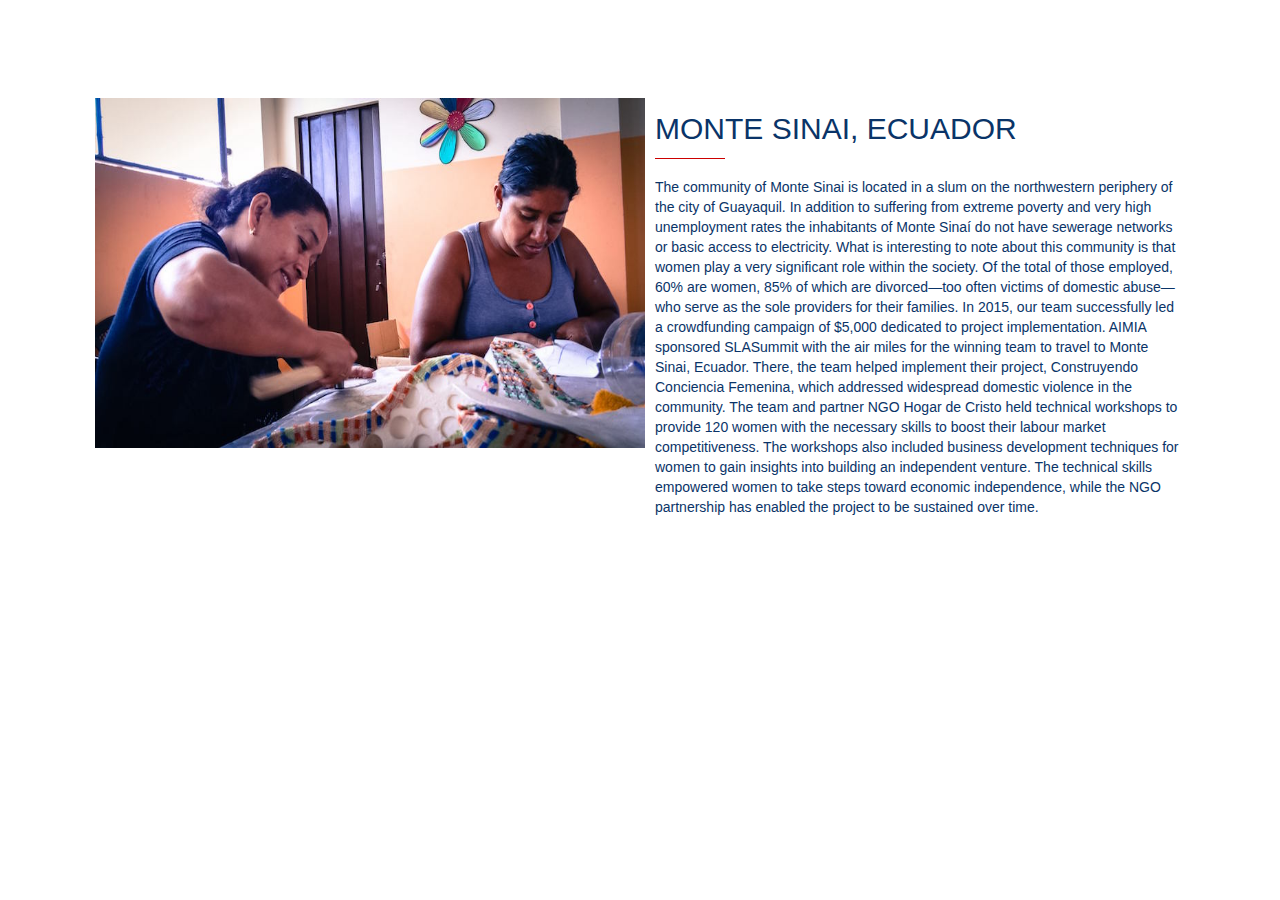
==== Projects_MonteSinai.html @ 5c98b29b "color palette" ====
<!DOCTYPE html>
<html lang="en">
<head>
  <title>SLASummit</title>
  <meta charset="utf-8">
   <meta name="viewport" content="width=device-width, initial-scale=1">
   
  <link rel="stylesheet" href="http://maxcdn.bootstrapcdn.com/bootstrap/3.3.7/css/bootstrap.min.css">
  <script src="https://ajax.googleapis.com/ajax/libs/jquery/1.12.4/jquery.min.js"></script>
  <script src="http://maxcdn.bootstrapcdn.com/bootstrap/3.3.7/js/bootstrap.min.js"></script>
  <link href='http://fonts.googleapis.com/css?family=Buenard:700' rel='stylesheet' type='text/css'>
    <script src="http://pupunzi.com/mb.components/mb.YTPlayer/demo/inc/jquery.mb.YTPlayer.js"></script>

    <link rel="stylesheet" href="css/font-awesome.min.css">
    <link rel="stylesheet" type="text/css" href="css/style.css">

</head>
<body>

<!-- Monte Sinai -->   
        
        <section class="montesinai">
            <div class="choose-us-wrapper">
                <div class="container">
                    
                    <div class="row">
                        <div class="col-md-6">
                            <!-- About iphone --> 
                            <div class="about-iphone">
                                  <img src="images/montesinai2.jpg" alt="montesinai" width="550" height="350">
                            </div>
                        </div>
                        
                        <div class="col-md-6" clas="col-sm-6">
                            <!-- Why Choose Us Title --> 
                            <div class="choose-us-title">
                                <h2>Monte Sinai, Ecuador</h2>
                            </div>
                            
                            <!-- Description --> 
                            <div class="choose-us-des">
                   <br>
                                      <p style="color: #0A3468;">The community of Monte Sinai is located in a slum on the northwestern periphery of the city of Guayaquil. In addition to suffering from extreme poverty and very high unemployment rates the inhabitants of Monte Sinaí do not have sewerage networks or basic access to electricity. What is interesting to note about this community is that women play a very significant role within the society. Of the total of those employed, 60% are women, 85% of which are divorced—too often victims of domestic abuse—who serve as the sole providers for their families. In 2015, our team successfully led a crowdfunding campaign of $5,000 dedicated to project implementation. AIMIA sponsored SLASummit with the air miles for the winning team to travel to Monte Sinai, Ecuador. There, the team helped implement their project, Construyendo Conciencia Femenina, which addressed widespread domestic violence in the community. The team and partner NGO Hogar de Cristo held technical workshops to provide 120 women with the necessary skills to boost their labour market competitiveness. The workshops also included business development techniques for women to gain insights into building an independent venture. The technical skills empowered women to take steps toward economic independence, while the NGO partnership has enabled the project to be sustained over time.</p>
                            </div>        
                        </div>
                </div>
            </div>
        </div>
        
        </section>

</body>
</html>
---- css/style.css ----
* {
    margin: 0; 
    padding: 0; 
}

body{ 
    font-family: 'Helvetica', sans-serif;
    -webkit-font-family:'Helvetica', sans-serif;
    overflow-y: scroll;
    overflow-x: hidden;
    color: #0A3468;
    background-attachment: fixed;
    background-repeat: no-repeat;
    background-position: center 100% 100%;
    background-size: cover; 
    -moz-background-size: cover; 
    -o-background-size: cover; 
    /*Webkit includes both chrome and safari browsers*/ 
    -webkit-background-size: cover; 
}

p{
    
    font-size: 14px; 
}

/*=========== Generic CSS ==============*/
.container {
    padding: 40px 40px;
}

.section-title{
    padding-top: 50px; 
    padding-bottom: 50px; 
}

.section-title h2 {
    position: relative;
    text-align: center; 
    color: #0A3468; 
    font-size: 30px; 
    font-weight: 400; 
    text-transform: uppercase;
}

.section-title h2:after{
    content:""; 
    position: absolute;
    bottom: -20px; 
    left: 50%; 
    width: 60px; 
    height: 1px; 
    background-color: #cc0000; 
    margin-left: -30px; 
    color: #
    0A3468;
}
.section-title p{
    color: #0A3468; 
    font-size: 18px; 
    line-height: 20px; 
    font-weight: 300; 
    text-align: center;
    margin-top: 45px;
}


.btn-success,
.btn-success:active
.btn-success:focus, 
.btn-success:visited {
    background-color: transparent !important;
    border: 1px solid #48BEFF !important; 
    border-radius: 4px !important; 
    width: 100% !important; 
    height: 50px !important; 
    text-transform: uppercase !important;
    font-family: 'Helvetica', sans-serif !important;
    font-size: 18px !important; 
    color: #48BEFF !important; 
    outline: 0px !important; 
    transition: all 1s; 
    -o-transition: all 1s; 
    -moz-transition: all 1s;
    -webkit-transition: all 1s;
}

.btn-success:hover {
    background-color: #48BEFF !important;
    color: #fff !important;
    border-color: #48BEFF !important;
}

.btn-danger,
.btn-danger:active
.btn-danger:focus, 
.btn-danger:visited {
    background-color: transparent !important;
    border: 1px solid #A50000 !important; 
    border-radius: 4px !important; 
    width: 15% !important; 
    height: 30px !important; 
    text-transform: uppercase !important;
    font-family: 'Helvetica', sans-serif !important;
    font-size: 12px !important; 
    color: #A50000 !important; 
    outline: 0px !important; 
    margin-right: 15px !important;
    transition: all 1s; 
    -o-transition: all 1s; 
    -moz-transition: all 1s;
    -webkit-transition: all 1s;
}

.btn-danger:hover {
    background-color: #A50000 !important;
    color: #fff !important;
    border-color: #A50000 !important;
}
/* ====== Navigation ========= */
.navbar{
    margin-bottom: 0;
    background-color: white;
    border: 0 !important;
    font-size: 10px !important;
    font-weight: bold !important; 
    letter-spacing: 4px;
    opacity: 0.8 !important;
}
.navbar-default{
    background-color: white; 
    border-color: #444 !important; 
    z-index: 110 !important;
    transition: all 1s !important; 
    -o-transition: all 1s !important; 
    -moz-transition: all 1s !important;
    -webkit-transition: all 1s !important;
}

.navbar-default .navbar-nav > li > a {
    color: #A50000 !important; 
    font-family: "Helvetica", sans-serif;
    font-weight: 120;
    font-size: 10px;
    transition: all 1s !important; 
    -o-transition: all 1s !important; 
    -moz-transition: all 1s !important;
    -webkit-transition: all 1s !important;
}

.navbar-default .navbar-nav > li > a:hover{
    color: #FFFFFF !important ;
    background-color:transparent; 
}

.navbar-default .navbar-nav > li > a:focus{
    color: #FFFFFF !important;
    background-color:transparent; 
}

.navbar-brand{
    padding: 15px 15px !important; 
    font-family: "helvetica", sans-serif;
    color: #A50000 !important;
    font-weight: 100;
    font-size: 20px !important;
}

.navbar-brand img{ 
    transition: all 1s !important; 
    -o-transition: all 1s !important; 
    -moz-transition: all 1s !important;
    -webkit-transition: all 1s !important;
}

.navbar-default .navbar-nav > .active>a,
.navbar-default .navbar-nav > .active>a:hover, 
.navbar-default .navbar-nav > .active>a:focus,
.navbar-default .navbar-nav > .active>a:visited
{
    background-color:transparent !important;
    color: #A50000 !important; 

}
.dropdown .dropdown-menu > li > a{
    color: #A50000 !important;
    font-family: "helvetica", sans-serif !important;
    font-weight: 120;
    font-size: 10px;
}

.navbulb {
    margin: -10px;
    margin-left: 5px;
    margin-right: 5px;
}

/* ====== Header ========= */ 
.home { 
    background-image: url("../images/quechua-kids.jpg"); 
    /*background attachment describes whether the image should scroll or be fixed*/ 
    background-attachment: fixed-top;
    background-repeat: no-repeat;
    background-position: center 100% 100%;
    /*make sure that the background size will only cover the screen size*/ 
    background-size: cover; 
    /*prefix for mozilla browser*/
    -moz-background-size: cover; 
    /*prefix for opera browser*/
    -o-background-size: cover; 
    /*Webkit includes both chrome and safari browsers*/ 
    -webkit-background-size: cover; 
}

/*This adds like a filter on top of the background image*/ 
.home-overlay{
    background-color: rgba(31, 31, 31, 0.75); 
}

.home-iphone img { 
    width: 100%; 
}

.logo {
    padding-bottom: 50px; 
}

.home-text h1{ 
    color: #fff; 
    font-size: 35px; 
    font-weight: 300; 
    line-height: 45px; 
    padding-top: 30px; 
    text-transform: uppercase; 
}

.home-text p{ 
    color: #fff; 
    font-size: 17px; 
    font-weight: 300; 
    line-height: 28px; 
}

/*============= ABOUT US ====================*/
.choose-us-wrapper{
    padding-top: 50px;     
}


.about-iphone img{
    margin-top: 8px; 
    margin-bottom: 8px;
}

.choose-us-title h2{
    text-transform: uppercase;
    font-weight: 400; 
    font-size: 30px; 
    line-height: 37px; 
    position: relative; 
    color: #0A3468; 
}

.choose-us-title h2:after{
    content: ""; 
    position: absolute;
    bottom: -12px; 
    left: 0; 
    width: 70px; 
    height: 1px; 
    background-color: #cc0000; 
    color: #0A3468 !important; 
}


.choose-us-title p{
    color: #0A3468 !important; 
    font-size: 18px; 
    line-height: 20px; 
    font-weight: 300; 
    margin-top: 40px;
    line-height: 24px; 
    font-family: "Helvetica Neue", Helvetica, "avenir-next";
}

.choose-us-item{
    position: relative; 
    padding-bottom: 4px; 
    padding-left: 90px;
}

.choose-us-item div{
    position: absolute;
    top: 0; 
    left: 0; 
}

.choose-us-item div i{
    font-size: 55px; 
    color: #A50000 !important; 
    transition: all 1s; 
    -webkit-transition: all 1s;
    -o-transition: all 1s;
    -moz-transition: all 1s;
}

.choose-us-item h3{
    color: #343434;
    text-transform: uppercase; 
    font-size: 20px;
    font-weight: 500;
    color: #0A3468;
}

.choose-us-item p{
    color: #0A3468; 
    font-size: 16px; 
    line-height: 28px; 
    font-weight: 300; 
    line-height: 24px; 
    font-family: "Helvetica Neue",Helvetica,Arial,sans-serif;
}

.text-center {
    color: #0A3468;
}



/*============== Counter ================*/ 
.counter{
    background-image: url("../images/parobambahouses.jpg");
    background-repeat: no-repeat; 
    background-attachment: fixed; 
    background-size: cover;
    -o-background-size: cover;
    -moz-background-size: cover;
    -webkit-background-size: cover;
    background-position: 50% 50%;
}

.counter-overlay{
    padding-top: 120px; 
    padding-bottom: 120px; 
    background: rgba(0,0,0, .4); 
}

.counter-item i{
    color: #A50000; 
    font-size: 60px; 
}

.counter-item h2{
    font-family: "Source Sans Pro", sans-serif; 
    color: #D7DADB;
    font-weight: 700;
    text-transform: uppercase;
    font-size: 35px; 
    margin-top: 15px; 
    margin-bottom: 1px; 
}

.counter-item p{
    color: #D7DADB;
    font-size: 20px;
    margin-top: 0px; 
    font-weight: 300;
    text-transform: uppercase;
    font-family: "Source Sans Pro", sans-serif; 
}

/*============== OUR GOALS ===============*/
.OUR-GOALS {
    background-color: #fff;
}


/*============== OUR INSPIRATION ===============*/
.OUR-INSPIRATION{
    background-color: #0A3468;
}
.ourinspiration p{
    color: #fff !important;
}
.ourinspiration h2 {
    color: #fff !important;
}

/*============= projects ============*/
.PROJECTS{
    background-color: #fff;
}
.project-title {
    padding-top: 50px; 
    padding-bottom: 50px; 
}

.project-title h2 {
    position: relative;
    text-align: center; 
    color: #0A3468; 
    font-size: 30px; 
    font-weight: 400; 
    text-transform: uppercase;
}

.project-title h2:after{
    content:""; 
    position: absolute;
    bottom: -20px; 
    left: 50%; 
    width: 60px; 
    height: 1px; 
    background-color: #cc0000; 
    margin-left: -30px; 
}

/*===I want to make the image darken when you hover over it ====*/



/*============= Articles ============*/
.articles {
    background: #0A3468 !important;
}
.readmorearticles{
    text-align: center;
    vertical-align: middle;
    line-height: 90px; 
    padding-top: 30px;
    color: #fff;
}

.articles p{
    color: #fff;
}

.articles h2 {
    color: #fff;
}
.art {
    color: #fff;
}

.art h3{
    color: #A50000;
}


/*============= MEET THE TEAM ==================*/
.MEET-THE-TEAM {
    background-color: #fff;
}


/*============== Testimonials  ================*/ 

.TESTIMONIALS{
    background-image: url("../images/parobamba2.jpg");
    background-attachment: fixed; 
    background-repeat: no-repeat;
    background-size: cover;
    -o-background-size: cover;
    -moz-background-size: cover;
    -webkit-background-size: cover;
    background-position: 50% 50%; 
}

.testimonial-overlay{
    background-color: rgba(31, 31, 31, .75);
}

.carousel-indicators{
    bottom: -10px; 
}

/*Adding a border frame to the images inside the carousel */ 
.carousel-inner .item img{
    border: 2px solid #cc0000; 
  /*  border-radius: 50%; */
    width: auto;
    height: 130px !important;
    max-height: 225px;
    padding: 3px; 
}

.testimonial-caption{ 
    padding-bottom: 70px; 
}

.testimonial-caption h2{
    color: #cc0000; 
    text-transform: uppercase; 
    font-weight: 900; 
    font-size: 30px; 
    margin-top: 25px; 
}

.testimonial-caption h4{
    color: #cc0000; 
}

.testimonial-caption h4 span{ 
    color: #D8D8D8; 
    font-style: italic; 
    font-weight: 300;
}

.testimonial-caption p{
    color: #D8D8D8;
    font-size: 18px;
    line-height: 27px; 
    padding-top: 20px; 
}
/*============== Sponsors and partners ================*/ 


/*============== Purchase Now ================*/ 
.purchase-now{
    background-color: #0A3468; 
    padding-top: 100px; 
    padding-bottom: 100px; 
}

.purchase-now p{
    color: #fff; 
    font-size: 18px; 
    font-weight: 300; 
}

.btn-purchase-now,
.btn-purchase-now:active, 
.btn-purchase-now:focus,
.btn-purchase-now:visited
{
    background-color: #48BEFF !important; 
    border: 1px solid #48BEFF !important;
    color: #fff; 
    border-radius: 3px; 
    padding: 15px 35px; 
    text-transform: uppercase;
    transition: all 1s; 
    -o-transition: all 1s;
    -moz-transition: all 1s;
    -webkit-transition: all 1s;
}

.btn-purchase-now:hover{
    background-color: #48BEFF;
    border-color: #48BEFF;
}



/*============== Download Now ================*/ 

.download-now img{
    width: 100%;  
}

.available-on{
    background-color: #1a1a1a; 
    margin-top: -8px; 
    position: relative; 
}

.available-title{
    padding-top: 75px; 
}

.available-title h2{
    color: #fff; 
    font-size: 30px; 
}

.available-title p{
    color: #B5B5B5; 
}

.no-padding {
    padding-right: 0px;
    padding-left: 0px;
}

.available-on-item {
    text-align: center; 
    border-left: 1px solid #0F1217; 
    min-height: 230px; 
    padding-bottom: 15px; 
    position: relative; 
    transition: all 1s; 
    -o-transition: all 1s; 
    -moz-transition: all 1s;
    -webkit-transition: all 1s;
    
}

.available-on-item:hover {
    background-color: #121212;    
}

.available-on-item i{
    color: #cc0000; 
    text-align: center; 
    opacity: 1;
    font-size: 40px; 
    padding-top: 90px; 
    transition: all 1s; 
    -o-transition: all 1s; 
    -moz-transition: all 1s;
    -webkit-transition: all 1s;
}

.available-on-item:hover i{
    opacity: 0; 
}

.available-on-inner{
    position: absolute; 
    bottom: 93px;
    width: 100%;  
    opacity: 0; 
    transition: all 1s; 
    -o-transition: all 1s; 
    -moz-transition: all 1s;
    -webkit-transition: all 1s;
}

.available-on-inner h2{
    text-align: center;
    font-weight: 300; 
    color: #D7DADB;
    font-size: 16px; 
}

.available-on-item:hover .available-on-inner{
    opacity: 1; 
}


/*============== Contact Us ================*/ 
.contact-us {
    background-color: #fff;
}

.googleform {
    align-items: center;
}

.contact-us-form .form-control{
    display: block; 
    width: 100%; 
    height: 50px; 
    padding: 6px 12px; 
    font-size: 14px; 
    line-height: 21px; 
    color: #555; 
    background-color: white;
    border: 1px solid #aeaeae; 
    border-radius: 3px;
    margin-bottom: 15px;
    opacity: 0.8;
    outline: 0px !important; 
    transition: all 1s; 
    -o-transition: all 1s; 
    -moz-transition: all 1s;
    -webkit-transition: all 1s;
}


#message{
    height: 117px; 
    resize: none; 
}


.submit-btn, 
.submit-btn:active, 
.submit-btn:focus, 
.submit-btn:visited {
    background-color: transparent !important;
    border: 1px solid #48BEFF !important; 
    border-radius: 4px !important; 
    width: 100% !important; 
    height: 50px !important; 
    text-transform: uppercase !important;
    font-size: 18px !important; 
    color: #48BEFF!important; 
    outline: 0px !important; 
    transition: all 1s !important; 
    -o-transition: all 1s !important; 
    -moz-transition: all 1s !important;
    -webkit-transition: all 1s !important;
}

.submit-btn:hover {
    background-color: #48BEFF !important; 
    color: #fff !important; 
    border-color: #48BEFF; 
}

.social-icons{
    padding-top: 50px; 
    padding-bottom: 70px; 
}

.social-icons ul{
    margin: 0; 
    padding: 0;
    text-align: center; 

}

.social-icons ul li{
    list-style: none;
    display: inline; 
    padding-left: 10px; 
}

.social-icons ul li a{
    text-decoration: none; 
    display: inline-block;
    text-align: center;
    border: 1px solid #48BEFF;
    border-radius: 3px; 
    width: 45px;
    height: 45px; 
    line-height: 49px; 
    color: #48BEFF; 
    transition: all 1s !important; 
    -o-transition: all 1s !important; 
    -moz-transition: all 1s !important;
    -webkit-transition: all 1s !important;
}

.social-icons ul li a:hover{
    background-color: #48BEFF;
    border: 1px solid #48BEFF;
    color: #fff; 
}

.social-icons ul li a i{
    font-size: 20px;
}

/*============== Footer ================*/ 
.footer {
    background-color: #1a1a1a; 
    padding-bottom: 35px; 
    padding-top: 35px; 
    border-bottom: 3px solid #cc0000; 
}

#copyright{
    width: 50%;
}

#copyright p {
    color: #8C8B8A; 
    font-weight: 600; 
    font-size: 15px; 
    text-transform: uppercase;
}

#copyright p a{
    text-decoration: none; 
    color: #cc0000; 
}

.scroll-top{
    text-align: right;
}

.scroll-top a{
    background-color: #cc0000; 
    padding: 25px; 
}

.scroll-top a i{
    color: #fff; 
    font-size: 25px; 
}
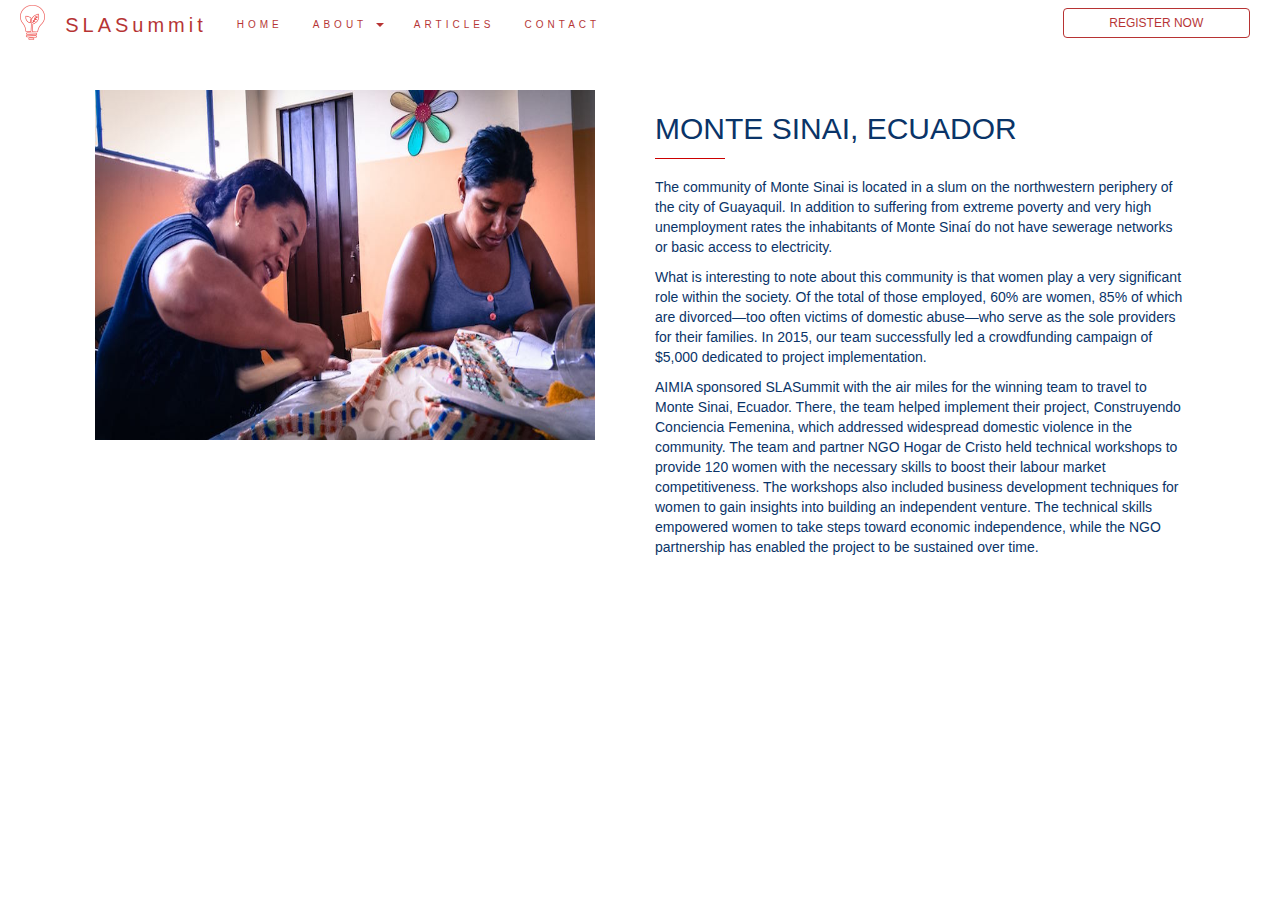
==== commit 949524df: "project padding fix" ====
--- a/Projects_MonteSinai.html
+++ b/Projects_MonteSinai.html
@@ -15,6 +15,48 @@
     <link rel="stylesheet" href="css/font-awesome.min.css">
     <link rel="stylesheet" type="text/css" href="css/style.css">
 
+<!-- Navigation Bar -->
+<nav class="navbar navbar-default navbar-fixed-top">
+  <div class="container-fluid">
+    <div class="navbar-header">
+      <button type="button" class="navbar-toggle" data-toggle="collapse" data-target="#myNavbar">
+        <span class="icon-bar"></span>
+        <span class="icon-bar"></span>
+        <span class="icon-bar"></span>
+      </button>
+      <div class="navbar-header">
+      <a class="navbar-brand" href="#">
+        <img class="navbulb" alt="Brand" src="images/redlightbulb_new.png" height=35px>
+      </a>
+    </div>
+      <a class="navbar-brand" href="#HOME">SLASummit</a>
+    </div>
+    <div class="collapse navbar-collapse" id="myNavbar">
+      <ul class="nav navbar-nav navbar-left"  style="background-color:transparent;" >
+                   <li><a href="#HOME" class="nav-item">HOME</a></li>
+                   <li class="dropdown">
+                    <a href="#" class="dropdown-toggle" data-toggle="dropdown" role="button" aria-haspopup="true" aria-expanded="false">ABOUT <span class="caret"></span></a>
+                    <ul class="dropdown-menu">
+                        <li><a href="#ABOUT">ABOUT US</a></li>
+                        <li><a href="#OUR-GOALS">OUR GOALS</a></li>
+                        <li><a href="#OUR-INSPIRATION">OUR INSPIRATION</a></li>
+                        <li><a href="#PROJECTS">PROJECTS</a></li>
+                        <li><a href="#MEET-THE-TEAM">MEET THE TEAM</a></li>
+                        <li><a href="#SPONSORS">SPONSORS AND PARTNERS</a></li>
+                    </ul>
+                  </li>
+                    
+                    <li><a href="#ARTICLES" class="nav-item">ARTICLES</a></li>
+                    <li><a href="#CONTACT" class="nav-item">CONTACT</a></li>
+      </ul>
+      <a href="https://www.eply.com/SLASummit20171633913">
+        <button type="button" class="btn btn-danger navbar-btn navbar-right">Register Now</button>
+      </a>
+    </div>
+  </div>
+</nav>
+
+
 </head>
 <body>
 
@@ -27,21 +69,24 @@
                     <div class="row">
                         <div class="col-md-6">
                             <!-- About iphone --> 
-                            <div class="about-iphone">
-                                  <img src="images/montesinai2.jpg" alt="montesinai" width="550" height="350">
+                            <div class="project-picture">
+                                  <img src="images/montesinai2.jpg" alt="montesinai" width="550" height="350" style="padding-right: 50px">
                             </div>
                         </div>
                         
-                        <div class="col-md-6" clas="col-sm-6">
+                        <div class="col-md-6" clas="col-sm-12">
                             <!-- Why Choose Us Title --> 
                             <div class="choose-us-title">
                                 <h2>Monte Sinai, Ecuador</h2>
                             </div>
-                            
+                        </div>  
                             <!-- Description --> 
                             <div class="choose-us-des">
+                             <div class="col-md-6" clas="col-sm-12">
                    <br>
-                                      <p style="color: #0A3468;">The community of Monte Sinai is located in a slum on the northwestern periphery of the city of Guayaquil. In addition to suffering from extreme poverty and very high unemployment rates the inhabitants of Monte Sinaí do not have sewerage networks or basic access to electricity. What is interesting to note about this community is that women play a very significant role within the society. Of the total of those employed, 60% are women, 85% of which are divorced—too often victims of domestic abuse—who serve as the sole providers for their families. In 2015, our team successfully led a crowdfunding campaign of $5,000 dedicated to project implementation. AIMIA sponsored SLASummit with the air miles for the winning team to travel to Monte Sinai, Ecuador. There, the team helped implement their project, Construyendo Conciencia Femenina, which addressed widespread domestic violence in the community. The team and partner NGO Hogar de Cristo held technical workshops to provide 120 women with the necessary skills to boost their labour market competitiveness. The workshops also included business development techniques for women to gain insights into building an independent venture. The technical skills empowered women to take steps toward economic independence, while the NGO partnership has enabled the project to be sustained over time.</p>
+                                      <p style="color: #0A3468;">The community of Monte Sinai is located in a slum on the northwestern periphery of the city of Guayaquil. In addition to suffering from extreme poverty and very high unemployment rates the inhabitants of Monte Sinaí do not have sewerage networks or basic access to electricity.</p>
+                                      <p> What is interesting to note about this community is that women play a very significant role within the society. Of the total of those employed, 60% are women, 85% of which are divorced—too often victims of domestic abuse—who serve as the sole providers for their families. In 2015, our team successfully led a crowdfunding campaign of $5,000 dedicated to project implementation. </p>
+                                      <p>AIMIA sponsored SLASummit with the air miles for the winning team to travel to Monte Sinai, Ecuador. There, the team helped implement their project, Construyendo Conciencia Femenina, which addressed widespread domestic violence in the community. The team and partner NGO Hogar de Cristo held technical workshops to provide 120 women with the necessary skills to boost their labour market competitiveness. The workshops also included business development techniques for women to gain insights into building an independent venture. The technical skills empowered women to take steps toward economic independence, while the NGO partnership has enabled the project to be sustained over time.</p>
                             </div>        
                         </div>
                 </div>
@@ -50,6 +95,9 @@
         
         </section>
 
+
+
+
 </body>
 </html>
 
--- a/css/style.css
+++ b/css/style.css
@@ -1,7 +1,4 @@
-* {
-    margin: 0; 
-    padding: 0; 
-}
+
 
 body{ 
     font-family: 'Helvetica', sans-serif;
@@ -52,8 +49,7 @@
     height: 1px; 
     background-color: #cc0000; 
     margin-left: -30px; 
-    color: #
-    0A3468;
+    color: #0A3468;
 }
 .section-title p{
     color: #0A3468; 
@@ -415,6 +411,10 @@
     margin-left: -30px; 
 }
 
+.project-titlepicture img{
+    padding: 50px;
+}
+
 /*===I want to make the image darken when you hover over it ====*/
 
 
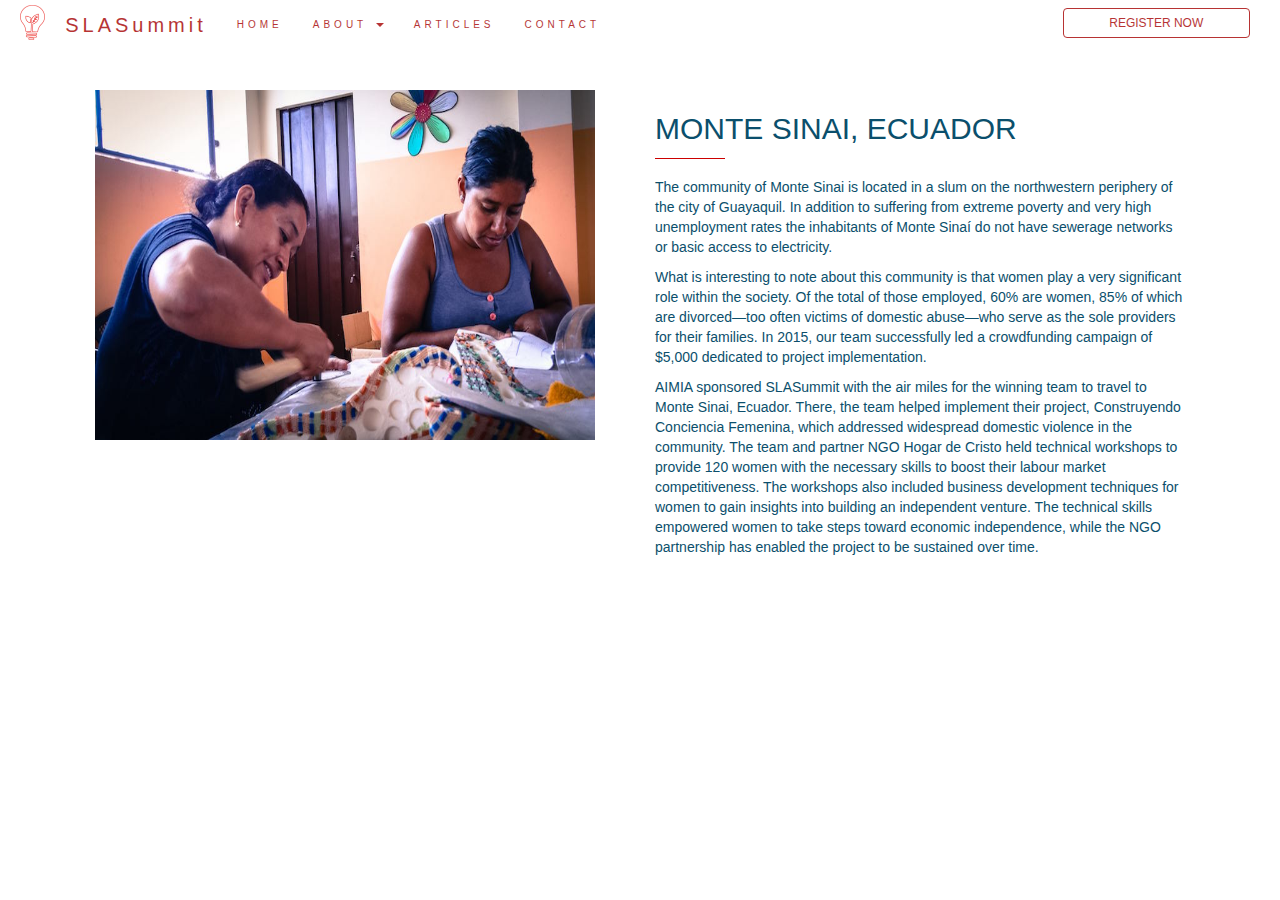
==== commit e4a0a094: "blue update" ====
--- a/Projects_MonteSinai.html
+++ b/Projects_MonteSinai.html
@@ -84,7 +84,7 @@
                             <div class="choose-us-des">
                              <div class="col-md-6" clas="col-sm-12">
                    <br>
-                                      <p style="color: #0A3468;">The community of Monte Sinai is located in a slum on the northwestern periphery of the city of Guayaquil. In addition to suffering from extreme poverty and very high unemployment rates the inhabitants of Monte Sinaí do not have sewerage networks or basic access to electricity.</p>
+                                      <p style="color: #0B4F6C;">The community of Monte Sinai is located in a slum on the northwestern periphery of the city of Guayaquil. In addition to suffering from extreme poverty and very high unemployment rates the inhabitants of Monte Sinaí do not have sewerage networks or basic access to electricity.</p>
                                       <p> What is interesting to note about this community is that women play a very significant role within the society. Of the total of those employed, 60% are women, 85% of which are divorced—too often victims of domestic abuse—who serve as the sole providers for their families. In 2015, our team successfully led a crowdfunding campaign of $5,000 dedicated to project implementation. </p>
                                       <p>AIMIA sponsored SLASummit with the air miles for the winning team to travel to Monte Sinai, Ecuador. There, the team helped implement their project, Construyendo Conciencia Femenina, which addressed widespread domestic violence in the community. The team and partner NGO Hogar de Cristo held technical workshops to provide 120 women with the necessary skills to boost their labour market competitiveness. The workshops also included business development techniques for women to gain insights into building an independent venture. The technical skills empowered women to take steps toward economic independence, while the NGO partnership has enabled the project to be sustained over time.</p>
                             </div>        
--- a/css/style.css
+++ b/css/style.css
@@ -5,7 +5,7 @@
     -webkit-font-family:'Helvetica', sans-serif;
     overflow-y: scroll;
     overflow-x: hidden;
-    color: #0A3468;
+    color: #0B4F6C;
     background-attachment: fixed;
     background-repeat: no-repeat;
     background-position: center 100% 100%;
@@ -34,7 +34,7 @@
 .section-title h2 {
     position: relative;
     text-align: center; 
-    color: #0A3468; 
+    color: #0B4F6C; 
     font-size: 30px; 
     font-weight: 400; 
     text-transform: uppercase;
@@ -49,10 +49,10 @@
     height: 1px; 
     background-color: #cc0000; 
     margin-left: -30px; 
-    color: #0A3468;
+    color: #0B4F6C;
 }
 .section-title p{
-    color: #0A3468; 
+    color: #0B4F6C; 
     font-size: 18px; 
     line-height: 20px; 
     font-weight: 300; 
@@ -113,6 +113,32 @@
     color: #fff !important;
     border-color: #A50000 !important;
 }
+
+.btn-info,
+.btn-info:active
+.btn-info:focus, 
+.btn-info:visited {
+    background-color: transparent !important;
+    border: 1px solid #48BEFF !important; 
+    border-radius: 4px !important; 
+    width: 20% !important; 
+    height: 50px !important; 
+    text-transform: uppercase !important;
+    font-family: 'Helvetica', sans-serif !important;
+    font-size: 18px !important; 
+    color: #48BEFF !important; 
+    outline: 0px !important; 
+    transition: all 1s; 
+    -o-transition: all 1s; 
+    -moz-transition: all 1s;
+    -webkit-transition: all 1s;
+}
+
+.btn-info:hover {
+    background-color: #48BEFF !important;
+    color: #fff !important;
+    border-color: #48BEFF !important;
+}
 /* ====== Navigation ========= */
 .navbar{
     margin-bottom: 0;
@@ -254,7 +280,7 @@
     font-size: 30px; 
     line-height: 37px; 
     position: relative; 
-    color: #0A3468; 
+    color: #0B4F6C; 
 }
 
 .choose-us-title h2:after{
@@ -265,12 +291,12 @@
     width: 70px; 
     height: 1px; 
     background-color: #cc0000; 
-    color: #0A3468 !important; 
+    color: #0B4F6C !important; 
 }
 
 
 .choose-us-title p{
-    color: #0A3468 !important; 
+    color: #0B4F6C !important; 
     font-size: 18px; 
     line-height: 20px; 
     font-weight: 300; 
@@ -305,11 +331,11 @@
     text-transform: uppercase; 
     font-size: 20px;
     font-weight: 500;
-    color: #0A3468;
+    color: #0B4F6C;
 }
 
 .choose-us-item p{
-    color: #0A3468; 
+    color: #0B4F6C; 
     font-size: 16px; 
     line-height: 28px; 
     font-weight: 300; 
@@ -318,7 +344,7 @@
 }
 
 .text-center {
-    color: #0A3468;
+    color: #0B4F6C;
 }
 
 
@@ -373,7 +399,7 @@
 
 /*============== OUR INSPIRATION ===============*/
 .OUR-INSPIRATION{
-    background-color: #0A3468;
+    background-color: #0B4F6C;
 }
 .ourinspiration p{
     color: #fff !important;
@@ -394,7 +420,7 @@
 .project-title h2 {
     position: relative;
     text-align: center; 
-    color: #0A3468; 
+    color: #0B4F6C; 
     font-size: 30px; 
     font-weight: 400; 
     text-transform: uppercase;
@@ -417,11 +443,184 @@
 
 /*===I want to make the image darken when you hover over it ====*/
 
-
+/*============= events ==================*/
+.timeline {
+  list-style: none;
+  padding: 0;
+  position: relative;
+}
+.timeline:before {
+  top: 0;
+  bottom: 0;
+  position: absolute;
+  content: "";
+  width: 2px;
+  background-color: #f1f1f1;
+  left: 40px;
+  margin-left: -1.5px;
+}
+.timeline > li {
+  margin-bottom: 50px;
+  position: relative;
+  min-height: 50px;
+}
+.timeline > li:before,
+.timeline > li:after {
+  content: " ";
+  display: table;
+}
+.timeline > li:after {
+  clear: both;
+}
+.timeline > li .timeline-panel {
+  width: 100%;
+  float: right;
+  padding: 0 20px 0 100px;
+  position: relative;
+  text-align: left;
+}
+.timeline > li .timeline-panel:before {
+  border-left-width: 0;
+  border-right-width: 15px;
+  left: -15px;
+  right: auto;
+}
+.timeline > li .timeline-panel:after {
+  border-left-width: 0;
+  border-right-width: 14px;
+  left: -14px;
+  right: auto;
+}
+.timeline > li .timeline-image {
+  left: 0;
+  margin-left: 0;
+  width: 80px;
+  height: 80px;
+  position: absolute;
+  z-index: 100;
+  background-color: #fff;
+  color: white;
+  border-radius: 100%;
+  border: 7px solid #f1f1f1;
+  text-align: center;
+}
+.timeline > li .timeline-image h4 {
+  font-size: 10px;
+  margin-top: 12px;
+  line-height: 14px;
+  color: #fff;
+}
+.timeline > li.timeline-inverted > .timeline-panel {
+  float: right;
+  text-align: left;
+  padding: 0 20px 0 100px;
+}
+.timeline > li.timeline-inverted > .timeline-panel:before {
+  border-left-width: 0;
+  border-right-width: 15px;
+  left: -15px;
+  right: auto;
+}
+.timeline > li.timeline-inverted > .timeline-panel:after {
+  border-left-width: 0;
+  border-right-width: 14px;
+  left: -14px;
+  right: auto;
+}
+.timeline > li:last-child {
+  margin-bottom: 0;
+}
+.timeline .timeline-heading h4 {
+  margin-top: 0;
+  color: #48BEFF;
+}
+.timeline .timeline-heading h4.subheading {
+  text-transform: none;
+}
+.timeline .timeline-body > p,
+.timeline .timeline-body > ul {
+  margin-bottom: 0;
+  color: #fff;
+}
+@media (min-width: 768px) {
+  .timeline:before {
+    left: 50%;
+  }
+  .timeline > li {
+    margin-bottom: 100px;
+    min-height: 100px;
+  }
+  .timeline > li .timeline-panel {
+    width: 41%;
+    float: left;
+    padding: 0 20px 20px 30px;
+    text-align: right;
+  }
+  .timeline > li .timeline-image {
+    width: 100px;
+    height: 100px;
+    left: 50%;
+    margin-left: -50px;
+  }
+  .timeline > li .timeline-image h4 {
+    font-size: 13px;
+    margin-top: 16px;
+    line-height: 18px;
+  }
+  .timeline > li.timeline-inverted > .timeline-panel {
+    float: right;
+    text-align: left;
+    padding: 0 30px 20px 20px;
+  }
+}
+@media (min-width: 992px) {
+  .timeline > li {
+    min-height: 150px;
+  }
+  .timeline > li .timeline-panel {
+    padding: 0 20px 20px;
+  }
+  .timeline > li .timeline-image {
+    width: 150px;
+    height: 150px;
+    margin-left: -75px;
+  }
+  .timeline > li .timeline-image h4 {
+    font-size: 18px;
+    margin-top: 30px;
+    line-height: 26px;
+  }
+  .timeline > li.timeline-inverted > .timeline-panel {
+    padding: 0 20px 20px;
+  }
+}
+@media (min-width: 1200px) {
+  .timeline > li {
+    min-height: 170px;
+  }
+  .timeline > li .timeline-panel {
+    padding: 0 20px 20px 100px;
+  }
+  .timeline > li .timeline-image {
+    width: 170px;
+    height: 170px;
+    margin-left: -85px;
+  }
+  .timeline > li .timeline-image h4 {
+    margin-top: 40px;
+  }
+  .timeline > li.timeline-inverted > .timeline-panel {
+    padding: 0 100px 20px 20px;
+  }
+}
+/*============= MEET THE TEAM ==================*/
+.MEET-THE-TEAM {
+    background-color: #fff;
+}
 
 /*============= Articles ============*/
 .articles {
-    background: #0A3468 !important;
+    background: #0B4F6C !important;
 }
 .readmorearticles{
     text-align: center;
@@ -445,14 +644,6 @@
 .art h3{
     color: #A50000;
 }
-
-
-/*============= MEET THE TEAM ==================*/
-.MEET-THE-TEAM {
-    background-color: #fff;
-}
-
-
 /*============== Testimonials  ================*/ 
 
 .TESTIMONIALS{
@@ -517,7 +708,7 @@
 
 /*============== Purchase Now ================*/ 
 .purchase-now{
-    background-color: #0A3468; 
+    background-color: #0B4F6C; 
     padding-top: 100px; 
     padding-bottom: 100px; 
 }
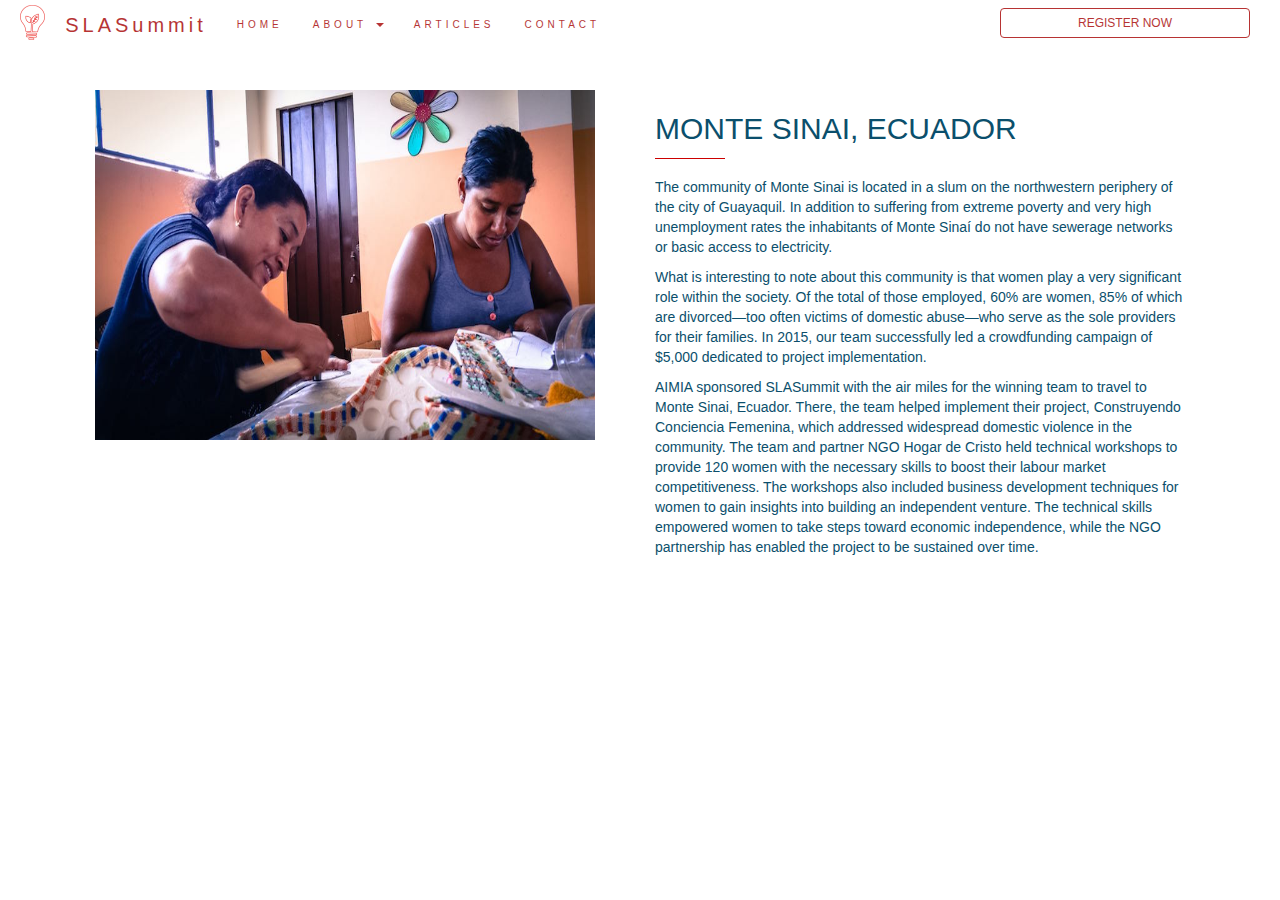
==== commit f066e134: "armando's edits" ====
--- a/Projects_MonteSinai.html
+++ b/Projects_MonteSinai.html
@@ -10,7 +10,7 @@
   <script src="https://ajax.googleapis.com/ajax/libs/jquery/1.12.4/jquery.min.js"></script>
   <script src="http://maxcdn.bootstrapcdn.com/bootstrap/3.3.7/js/bootstrap.min.js"></script>
   <link href='http://fonts.googleapis.com/css?family=Buenard:700' rel='stylesheet' type='text/css'>
-    <script src="http://pupunzi.com/mb.components/mb.YTPlayer/demo/inc/jquery.mb.YTPlayer.js"></script>
+
 
     <link rel="stylesheet" href="css/font-awesome.min.css">
     <link rel="stylesheet" type="text/css" href="css/style.css">
@@ -33,7 +33,7 @@
     </div>
     <div class="collapse navbar-collapse" id="myNavbar">
       <ul class="nav navbar-nav navbar-left"  style="background-color:transparent;" >
-                   <li><a href="#HOME" class="nav-item">HOME</a></li>
+                   <li><a href="Index.html" class="nav-item">HOME</a></li>
                    <li class="dropdown">
                     <a href="#" class="dropdown-toggle" data-toggle="dropdown" role="button" aria-haspopup="true" aria-expanded="false">ABOUT <span class="caret"></span></a>
                     <ul class="dropdown-menu">
@@ -56,6 +56,11 @@
   </div>
 </nav>
 
+<style type="text/css">
+p{
+  style="color: #0B4F6C;"
+}
+</style>
 
 </head>
 <body>
@@ -84,7 +89,7 @@
                             <div class="choose-us-des">
                              <div class="col-md-6" clas="col-sm-12">
                    <br>
-                                      <p style="color: #0B4F6C;">The community of Monte Sinai is located in a slum on the northwestern periphery of the city of Guayaquil. In addition to suffering from extreme poverty and very high unemployment rates the inhabitants of Monte Sinaí do not have sewerage networks or basic access to electricity.</p>
+                                      <p>The community of Monte Sinai is located in a slum on the northwestern periphery of the city of Guayaquil. In addition to suffering from extreme poverty and very high unemployment rates the inhabitants of Monte Sinaí do not have sewerage networks or basic access to electricity.</p>
                                       <p> What is interesting to note about this community is that women play a very significant role within the society. Of the total of those employed, 60% are women, 85% of which are divorced—too often victims of domestic abuse—who serve as the sole providers for their families. In 2015, our team successfully led a crowdfunding campaign of $5,000 dedicated to project implementation. </p>
                                       <p>AIMIA sponsored SLASummit with the air miles for the winning team to travel to Monte Sinai, Ecuador. There, the team helped implement their project, Construyendo Conciencia Femenina, which addressed widespread domestic violence in the community. The team and partner NGO Hogar de Cristo held technical workshops to provide 120 women with the necessary skills to boost their labour market competitiveness. The workshops also included business development techniques for women to gain insights into building an independent venture. The technical skills empowered women to take steps toward economic independence, while the NGO partnership has enabled the project to be sustained over time.</p>
                             </div>        
--- a/css/style.css
+++ b/css/style.css
@@ -94,7 +94,7 @@
     background-color: transparent !important;
     border: 1px solid #A50000 !important; 
     border-radius: 4px !important; 
-    width: 15% !important; 
+    width: 20% !important; 
     height: 30px !important; 
     text-transform: uppercase !important;
     font-family: 'Helvetica', sans-serif !important;
@@ -121,7 +121,7 @@
     background-color: transparent !important;
     border: 1px solid #48BEFF !important; 
     border-radius: 4px !important; 
-    width: 20% !important; 
+    width: 40% !important; 
     height: 50px !important; 
     text-transform: uppercase !important;
     font-family: 'Helvetica', sans-serif !important;
@@ -134,12 +134,28 @@
     -webkit-transition: all 1s;
 }
 
+/*    background-color: transparent !important;
+    border: 1px solid #48BEFF !important; 
+    border-radius: 4px !important; 
+    width: 100% !important; 
+    height: 50px !important; 
+    text-transform: uppercase !important;
+    font-family: 'Helvetica', sans-serif !important;
+    font-size: 18px !important; 
+    color: #48BEFF !important; 
+    outline: 0px !important; 
+    transition: all 1s; 
+    -o-transition: all 1s; 
+    -moz-transition: all 1s;
+    -webkit-transition: all 1s;
+}*/
+
 .btn-info:hover {
     background-color: #48BEFF !important;
     color: #fff !important;
     border-color: #48BEFF !important;
 }
-/* ====== Navigation ========= */
+/* ====== Navigation ========= */ 
 .navbar{
     margin-bottom: 0;
     background-color: white;
@@ -200,7 +216,7 @@
 .navbar-default .navbar-nav > .active>a:focus,
 .navbar-default .navbar-nav > .active>a:visited
 {
-    background-color:transparent !important;
+
     color: #A50000 !important; 
 
 }
@@ -309,6 +325,7 @@
     position: relative; 
     padding-bottom: 4px; 
     padding-left: 90px;
+    color: #48BEFF;
 }
 
 .choose-us-item div{
@@ -327,7 +344,7 @@
 }
 
 .choose-us-item h3{
-    color: #343434;
+    color: #48BEFF;
     text-transform: uppercase; 
     font-size: 20px;
     font-weight: 500;
@@ -439,6 +456,10 @@
 
 .project-titlepicture img{
     padding: 50px;
+}
+
+.projectimg:hover {
+    opacity: 0.8;
 }
 
 /*===I want to make the image darken when you hover over it ====*/
@@ -642,7 +663,7 @@
 }
 
 .art h3{
-    color: #A50000;
+    color: #48BEFF;
 }
 /*============== Testimonials  ================*/ 
 
@@ -826,6 +847,22 @@
 
 .available-on-item:hover .available-on-inner{
     opacity: 1; 
+}
+
+/*============== Map ====================*/
+
+.map {
+    height: 500px;
+}
+
+@media(max-width:768px) {
+    .map {
+        height: 75%;
+    }
+}
+
+.map iframe {
+    pointer-events: none;
 }
 
 
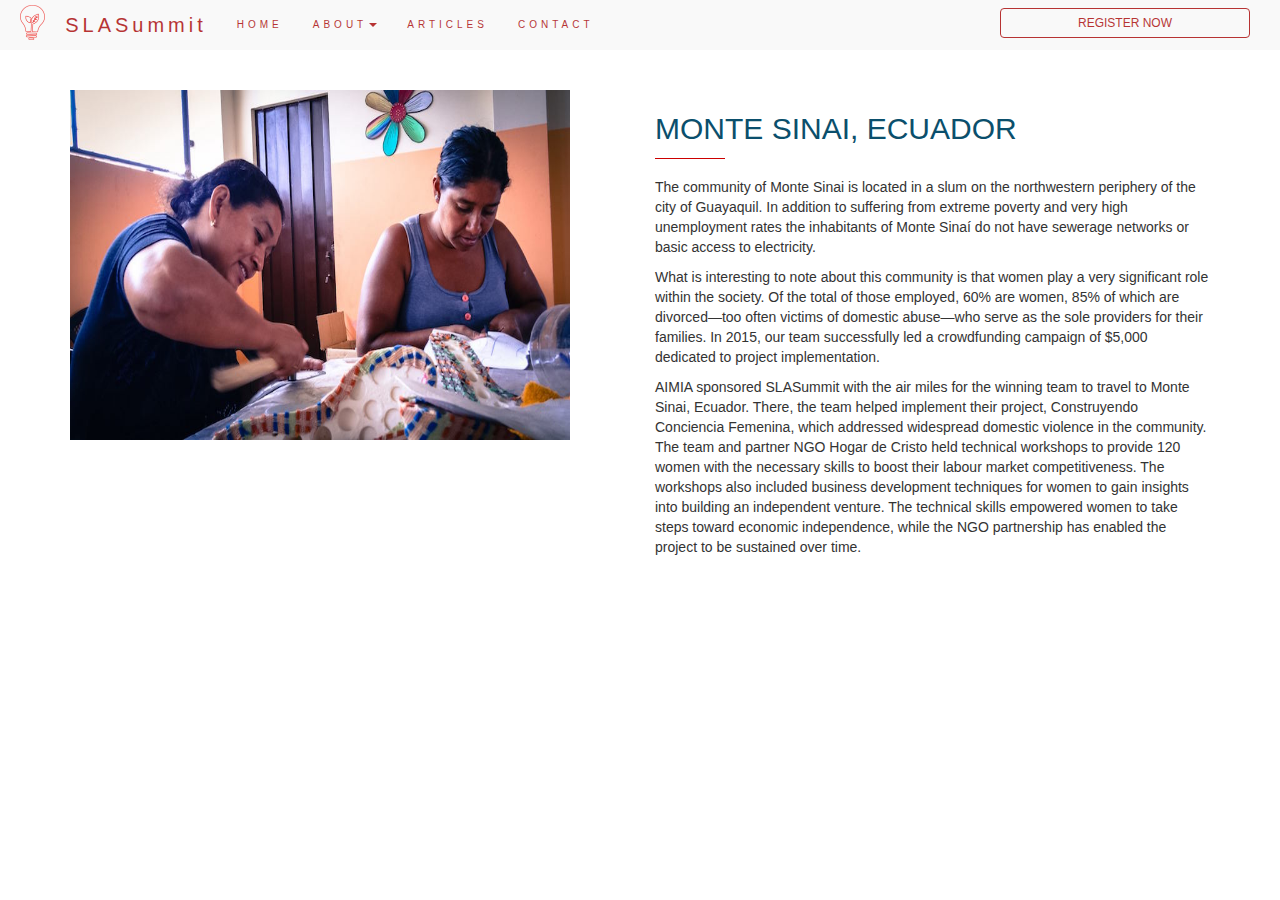
==== commit da03b212: "fixed navbar" ====
--- a/Projects_MonteSinai.html
+++ b/Projects_MonteSinai.html
@@ -3,51 +3,59 @@
 <html lang="en">
 <head>
   <title>SLASummit</title>
-  <meta charset="utf-8">
-   <meta name="viewport" content="width=device-width, initial-scale=1">
-   
+      <meta charset="utf-8">
+      <meta name="viewport" content="width=device-width, initial-scale=1">
+  <link rel="stylesheet" type="text/css" href="css/style.css">
+  <link rel="stylesheet" href="css/font-awesome.min.css">
+  <link rel="stylesheet" type="text/css" href="css/animate.css">
+
+  <link href='http://fonts.googleapis.com/css?family=Buenard:700' rel='stylesheet' type='text/css'>
   <link rel="stylesheet" href="http://maxcdn.bootstrapcdn.com/bootstrap/3.3.7/css/bootstrap.min.css">
+
   <script src="https://ajax.googleapis.com/ajax/libs/jquery/1.12.4/jquery.min.js"></script>
-  <script src="http://maxcdn.bootstrapcdn.com/bootstrap/3.3.7/js/bootstrap.min.js"></script>
-  <link href='http://fonts.googleapis.com/css?family=Buenard:700' rel='stylesheet' type='text/css'>
+  <script src="https://code.jquery.com/jquery-2.1.4.js"></script>
+  <script src="https://maxcdn.bootstrapcdn.com/bootstrap/3.3.5/js/bootstrap.min.js"></script>
 
-
-    <link rel="stylesheet" href="css/font-awesome.min.css">
-    <link rel="stylesheet" type="text/css" href="css/style.css">
-
+  <script src="js/custom.js"></script>
+  <script src="js/wow.min.js"></script>
+  <script>
+              new WOW().init();
+  </script>
+  
 <!-- Navigation Bar -->
 <nav class="navbar navbar-default navbar-fixed-top">
   <div class="container-fluid">
     <div class="navbar-header">
       <button type="button" class="navbar-toggle" data-toggle="collapse" data-target="#myNavbar">
-        <span class="icon-bar"></span>
-        <span class="icon-bar"></span>
-        <span class="icon-bar"></span>
+            <span class="icon-bar"></span>
+            <span class="icon-bar"></span>
+            <span class="icon-bar"></span>
       </button>
-      <div class="navbar-header">
-      <a class="navbar-brand" href="#">
-        <img class="navbulb" alt="Brand" src="images/redlightbulb_new.png" height=35px>
-      </a>
-    </div>
-      <a class="navbar-brand" href="#HOME">SLASummit</a>
+        <div class="navbar-header">
+            <a class="navbar-brand" href="index.html#HOME">
+              <img class="navbulb" alt="Brand" src="images/redlightbulb_new.png" height=35px>
+            </a>
+        </div>
+        <a class="navbar-brand" href="index.html#HOME">SLASummit</a>
     </div>
     <div class="collapse navbar-collapse" id="myNavbar">
-      <ul class="nav navbar-nav navbar-left"  style="background-color:transparent;" >
-                   <li><a href="Index.html" class="nav-item">HOME</a></li>
-                   <li class="dropdown">
-                    <a href="#" class="dropdown-toggle" data-toggle="dropdown" role="button" aria-haspopup="true" aria-expanded="false">ABOUT <span class="caret"></span></a>
-                    <ul class="dropdown-menu">
-                        <li><a href="#ABOUT">ABOUT US</a></li>
-                        <li><a href="#OUR-GOALS">OUR GOALS</a></li>
-                        <li><a href="#OUR-INSPIRATION">OUR INSPIRATION</a></li>
-                        <li><a href="#PROJECTS">PROJECTS</a></li>
-                        <li><a href="#MEET-THE-TEAM">MEET THE TEAM</a></li>
-                        <li><a href="#SPONSORS">SPONSORS AND PARTNERS</a></li>
-                    </ul>
-                  </li>
+      <ul class="nav navbar-nav navbar-left"  style="background-color: transparent;">
+                   <li><a href="index.html#HOME" class="nav-item">HOME</a></li>
+            <li class="dropdown">
+          <a href="#" class="dropdown-toggle" data-toggle="dropdown" role="button" aria-haspopup="true" aria-expanded="false">ABOUT<span class="caret"></span></a>
+          <ul class="dropdown-menu">
+            <li><a href="index.html#ABOUT">ABOUT US</a></li>
+            <li><a href="index.html#OUR-GOALS">OUR GOALS</a></li>
+            <li><a href="index.html#OUR-INSPIRATION">OUR INSPIRATION</a></li>
+            <li><a href="index.html#PROJECTS">PROJECTS</a></li>
+            <li><a href="index.html#EVENTS">EVENTS</a></li>
+            <li><a href="index.html#MEET-THE-TEAM">MEET THE TEAM</a></li>
+            <li><a href="index.html#SPONSORS">SPONSORS AND PARTNERS</a></li>
+          </ul>
+        </li>
                     
-                    <li><a href="#ARTICLES" class="nav-item">ARTICLES</a></li>
-                    <li><a href="#CONTACT" class="nav-item">CONTACT</a></li>
+                    <li><a href="index.html#ARTICLES" class="nav-item">ARTICLES</a></li>
+                    <li><a href="index.html#CONTACT" class="nav-item">CONTACT</a></li>
       </ul>
       <a href="https://www.eply.com/SLASummit20171633913">
         <button type="button" class="btn btn-danger navbar-btn navbar-right">Register Now</button>
@@ -55,6 +63,8 @@
     </div>
   </div>
 </nav>
+
+</head>
 
 <style type="text/css">
 p{
--- a/css/style.css
+++ b/css/style.css
@@ -279,6 +279,67 @@
     line-height: 28px; 
 }
 
+/*=========== COUNTDOWN ==============*/
+.countdowncontainer {
+  padding-bottom: 10px;
+}
+#main { 
+  background-color: white;
+  height: 100px;
+}
+
+.content {
+  padding: 0px 44px;
+}
+
+.text {
+  margin-top: 10px;
+  padding-bottom: 10px;
+  text-align: center;
+}
+
+.text h2 {
+  color: #0B4F6C;
+  font-size: 30px;
+  font: helvetica, sans-serif;
+  font-style: normal;
+  font-variant: normal;
+  font-weight: light;
+  letter-spacing: 2px;
+}
+
+.counter {
+  background: white;
+  min-height: 40px;
+  text-align: center;
+}
+
+.counter h3 {
+  color: #0B4F6C;
+  font-size: 14px;
+  font: helvetica, sans-serif;
+  font-style: normal;
+  font-variant: normal;
+  font-weight: lighter;
+  letter-spacing: 1px;
+  padding-top: 20px;
+  margin-bottom: 0px;
+}
+
+#countdown {
+  color: #0B4F6C;
+}
+
+#countdown span {
+  color: #0B4F6C;
+  font: helvetica;
+  font-size: 26px;
+  font-weight: normal;
+  margin-left: 20px;
+  margin-right: 20px;
+  text-align: center;
+}
+
 /*============= ABOUT US ====================*/
 .choose-us-wrapper{
     padding-top: 50px;     
@@ -364,10 +425,8 @@
     color: #0B4F6C;
 }
 
-
-
-/*============== Counter ================*/ 
-.counter{
+/*============== where great minds meet  ================*/ 
+.minds{
     background-image: url("../images/parobambahouses.jpg");
     background-repeat: no-repeat; 
     background-attachment: fixed; 
